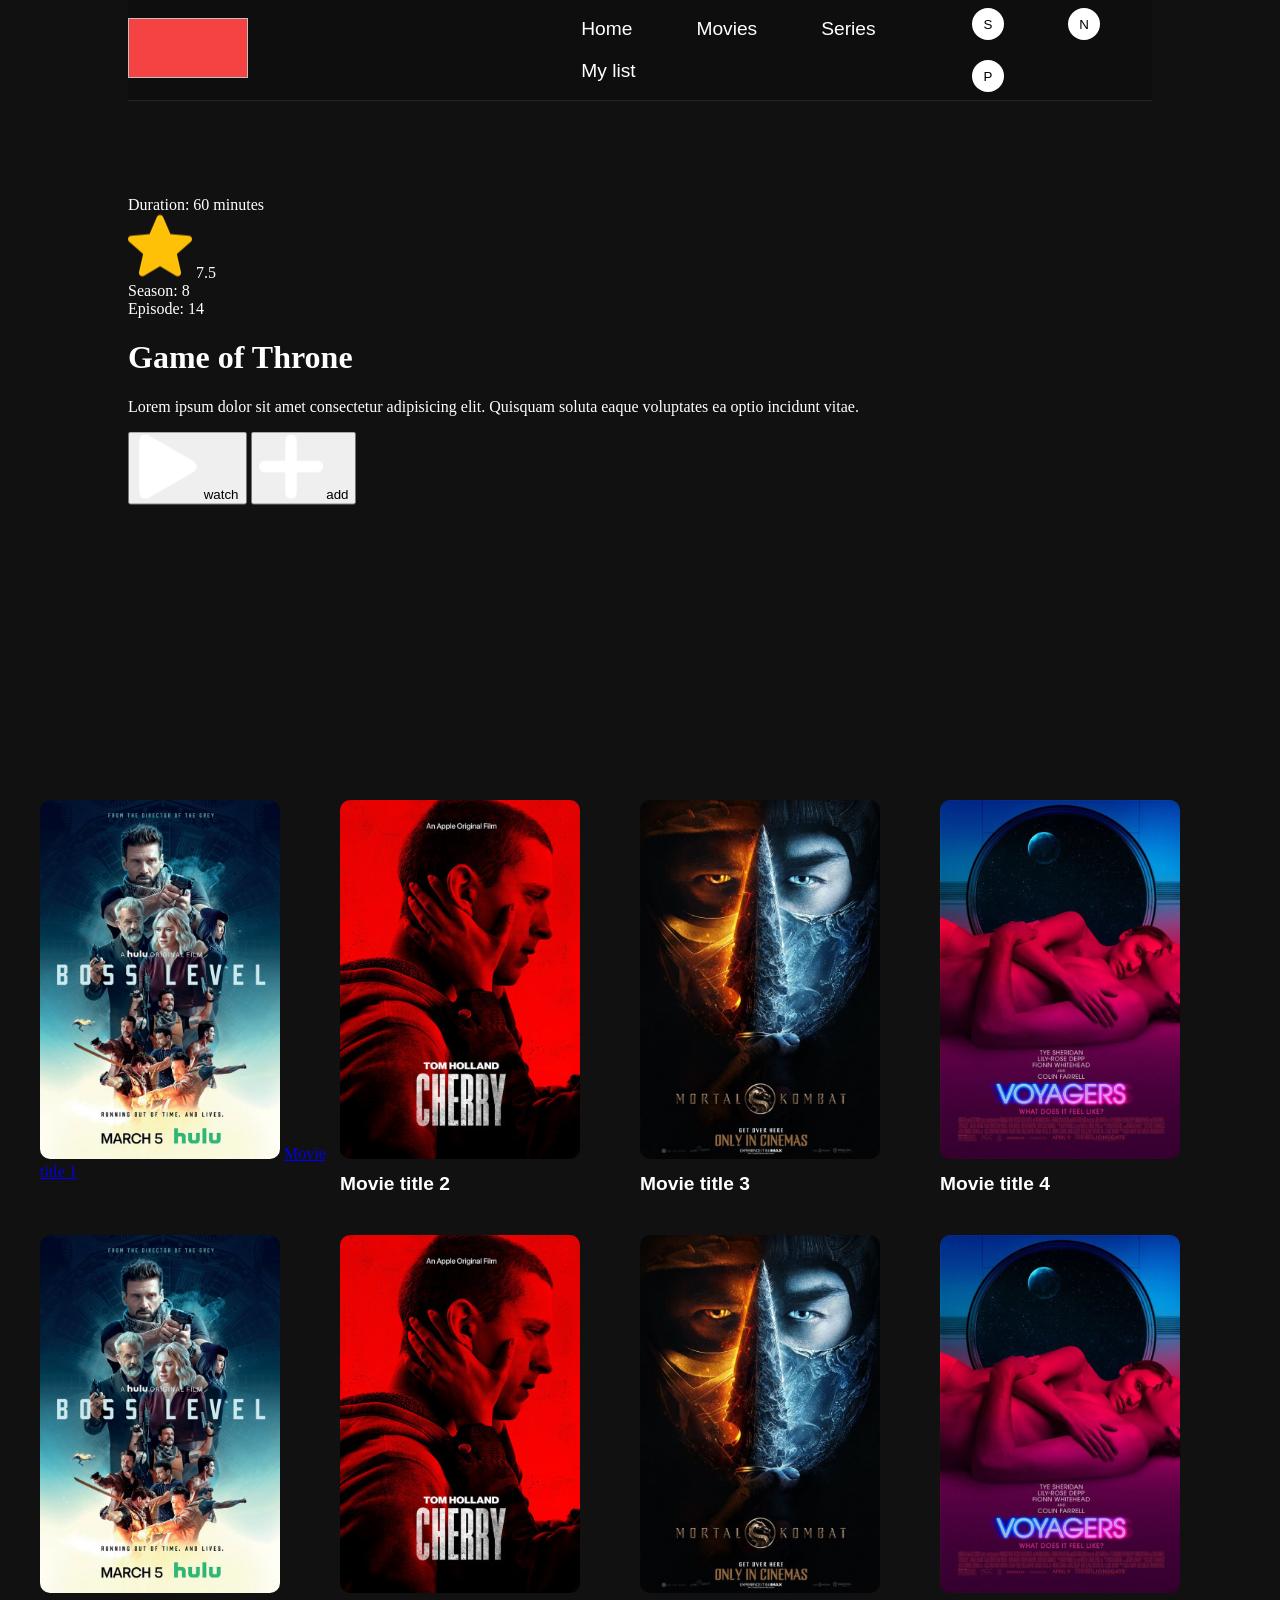
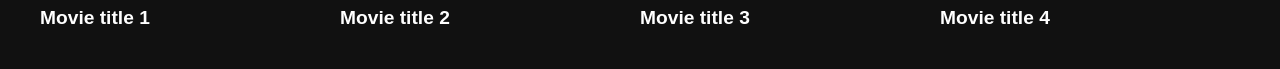
==== index.html @ 9412b2df "Initial commit" ====
<!DOCTYPE html>
<html lang="en">
    <head>
        <meta charset="UTF-8" />
        <meta http-equiv="X-UA-Compatible" content="IE=edge" />
        <meta name="viewport" content="width=device-width, initial-scale=1.0" />
        <title>Home | Jetflix</title>
        <link rel="stylesheet" href="css/styles.css" />
    </head>
    <body>
        <header>
            <div class="header-bg"></div>
            <div class="header-gradient"></div>
            <div class="header-container">
                <div class="logo">
                    <img />
                </div>
                <nav class="top-nav">
                    <a href="#">Home</a>
                    <a href="#">Movies</a>
                    <a href="#">Series</a>
                    <a href="#">My list</a>
                </nav>
                <div class="controls">
                    <button>S</button>
                    <button>N</button>
                    <button>P</button>
                </div>
            </div>
            <div class="hero">
                <div class="hero-description">
                    <span>Duration: 60 minutes</span>
                    <div class="hero-info">
                        <div class="hero-rating">
                            <img src="assets/icons/star.png" alt="rating" />
                            <span>7.5</span>
                        </div>
                        <div class="hero-details">
                            <span>Season:</span>
                            <span class="value">8</span>
                        </div>
                        <div class="hero-details">
                            <span>Episode:</span>
                            <span class="value">14</span>
                        </div>
                    </div>
                    <h1>Game of Throne</h1>
                    <p>
                        Lorem ipsum dolor sit amet consectetur adipisicing elit.
                        Quisquam soluta eaque voluptates ea optio incidunt
                        vitae.
                    </p>
                    <div class="hero-controls">
                        <button class="btn watch-btn">
                            <img src="./assets/icons/play.png" alt="play" />
                            <span>watch</span>
                        </button>

                        <button class="btn add-btn">
                            <img src="./assets/icons/add.png" alt="play" />
                            <span>add</span>
                        </button>
                    </div>
                </div>
            </div>
        </header>

        <section class="movies-section">
            <div class="movie">
                <img src="./assets/posters/poster-1.jpg" alt="Poster 1" />
                <a href="movie.html">Movie title 1</a>
            </div>
            <div class="movie">
                <img src="./assets/posters/poster-2.jpg" alt="Poster 2" />
                <h3>Movie title 2</h3>
            </div>
            <div class="movie">
                <img src="./assets/posters/poster-3.jpg" alt="Poster 3" />
                <h3>Movie title 3</h3>
            </div>
            <div class="movie">
                <img src="./assets/posters/poster-4.jpg" alt="Poster 4" />
                <h3>Movie title 4</h3>
            </div>
            <div class="movie">
                <img src="./assets/posters/poster-1.jpg" alt="Poster 1" />
                <h3>Movie title 1</h3>
            </div>
            <div class="movie">
                <img src="./assets/posters/poster-2.jpg" alt="Poster 2" />
                <h3>Movie title 2</h3>
            </div>
            <div class="movie">
                <img src="./assets/posters/poster-3.jpg" alt="Poster 3" />
                <h3>Movie title 3</h3>
            </div>
            <div class="movie">
                <img src="./assets/posters/poster-4.jpg" alt="Poster 4" />
                <h3>Movie title 4</h3>
            </div>
        </section>
    </body>
</html>
---- css/styles.css ----
body {
  background-color: #111111;
  margin: 0;
}

header {
  height: 700px;
  position: relative;
}

header .header-bg,
header .header-gradient {
  position: absolute;
  width: 100%;
  height: 100%;
}

header .header-bg {
  background-image: url(https://wallpapercave.com/wp/wp4275031.jpg);
  background-repeat: no-repeat;
  background-size: cover;
  opacity: 0.6;
}

header .header-gradient {
  background-image: -webkit-gradient(linear, left bottom, left top, from(#111111), to(rgba(17, 17, 17, 0)));
  background-image: linear-gradient(0deg, #111111, rgba(17, 17, 17, 0));
}

.header-container {
  position: absolute;
  -webkit-transform: translateX(-50%);
          transform: translateX(-50%);
  top: 0;
  left: 50%;
  width: 80%;
  height: 100px;
  display: -webkit-box;
  display: -ms-flexbox;
  display: flex;
  -webkit-box-pack: justify;
      -ms-flex-pack: justify;
          justify-content: space-between;
  -webkit-box-align: center;
      -ms-flex-align: center;
          align-items: center;
  border-bottom: 1px solid rgba(255, 255, 255, 0.1);
  background-color: rgba(0, 0, 0, 0.2);
}

.logo {
  -ms-flex-preferred-size: 50%;
      flex-basis: 50%;
}

.logo img {
  width: 120px;
  height: 60px;
  background-color: #f54343;
}

.top-nav a {
  color: white;
  font-family: Arial, Helvetica, sans-serif;
  font-size: 1.2rem;
  display: inline-block;
  text-decoration: none;
  padding: 10px 30px;
  -webkit-transition: all 1s ease;
  transition: all 1s ease;
  -webkit-transform: scale(1);
          transform: scale(1);
}

.top-nav a:hover {
  background-color: rgba(255, 0, 0, 0.3);
  -webkit-transform: scale(1.1);
          transform: scale(1.1);
}

.controls button {
  width: 32px;
  height: 32px;
  border: none;
  background-color: white;
  border-radius: 50%;
  margin: 10px 30px;
}

.controls button:last-child {
  margin-right: 0;
}

.hero {
  position: absolute;
  top: 50%;
  -webkit-transform: translate(-50%, -50%);
          transform: translate(-50%, -50%);
  left: 50%;
  color: white;
  width: 80%;
}

@media screen and (max-width: 768px) {
  .top-nav {
    display: none;
  }
  .controls {
    display: none;
  }
  .logo img {
    background-color: cyan;
  }
}

.movies-section {
  display: -webkit-box;
  display: -ms-flexbox;
  display: flex;
  -ms-flex-wrap: wrap;
      flex-wrap: wrap;
  -webkit-box-pack: justify;
      -ms-flex-pack: justify;
          justify-content: space-between;
  width: 1200px;
  margin: 100px auto 0;
}

.movies-section .movie {
  width: 25%;
  -webkit-transition: all 200ms ease;
  transition: all 200ms ease;
}

.movies-section .movie img {
  width: 80%;
  border-radius: 10px;
}

.movies-section .movie h3 {
  color: white;
  margin: 0 0 30px 0;
  padding: 10px 0;
  font-family: Arial, Helvetica, sans-serif;
  font-size: 1.2rem;
}

.movies-section .movie:hover {
  -webkit-transform: scale(1.2);
          transform: scale(1.2);
  cursor: pointer;
}

.movie-details {
  width: 1200px;
  margin: 100px auto 0;
  height: 500px;
  display: -ms-grid;
  display: grid;
  -ms-grid-columns: 20% 30% 50%;
      grid-template-columns: 20% 30% 50%;
  -ms-grid-rows: 10% 45% 45%;
      grid-template-rows: 10% 45% 45%;
  color: white;
}

.movie-details .episodes {
  -ms-grid-column: 1;
      grid-column-start: 1;
  grid-column-end: 2;
  -ms-grid-row: 1;
      grid-row-start: 1;
  grid-row-end: 4;
  background-color: aqua;
}

.movie-details .global-title {
  -ms-grid-column: 2;
      grid-column-start: 2;
  grid-column-end: 4;
  -ms-grid-row: 1;
      grid-row-start: 1;
  grid-row-end: 2;
  background-color: pink;
  font-size: 1.6rem;
}
/*# sourceMappingURL=styles.css.map */
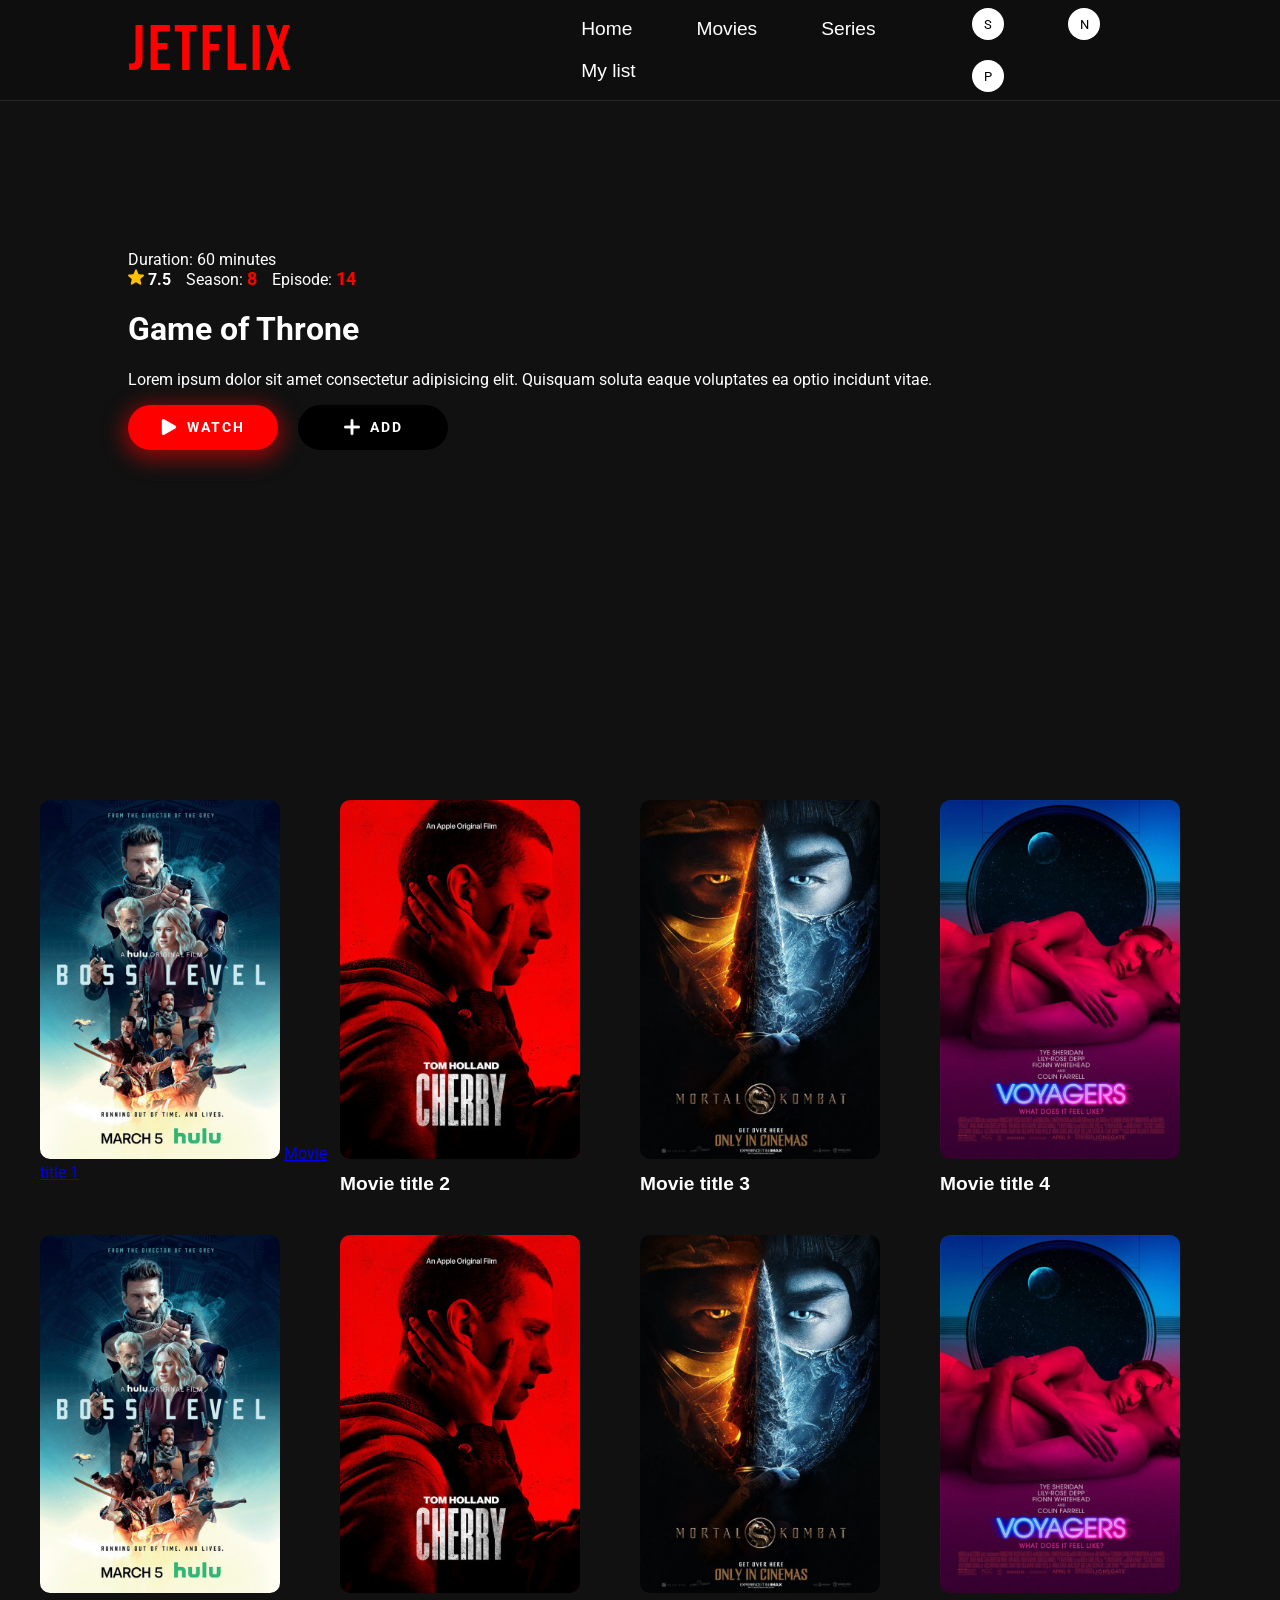
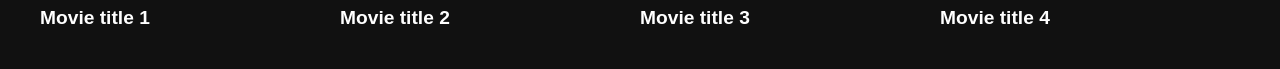
==== commit 2d7d684e: "Update styles" ====
--- a/index.html
+++ b/index.html
@@ -9,22 +9,30 @@
     </head>
     <body>
         <header>
-            <div class="header-bg"></div>
+            <div class="header-bg">
+                <!-- <video autoplay muted class="header-video">
+                    <source
+                        src="https://vladysd.com/wp-content/uploads/2021/05/got.mp4"
+                    />
+                </video> -->
+            </div>
             <div class="header-gradient"></div>
             <div class="header-container">
-                <div class="logo">
-                    <img />
-                </div>
-                <nav class="top-nav">
-                    <a href="#">Home</a>
-                    <a href="#">Movies</a>
-                    <a href="#">Series</a>
-                    <a href="#">My list</a>
-                </nav>
-                <div class="controls">
-                    <button>S</button>
-                    <button>N</button>
-                    <button>P</button>
+                <div class="content">
+                    <div class="logo">
+                        <a href="/">JETFLIX</a>
+                    </div>
+                    <nav class="top-nav">
+                        <a href="#">Home</a>
+                        <a href="#">Movies</a>
+                        <a href="#">Series</a>
+                        <a href="#">My list</a>
+                    </nav>
+                    <div class="controls">
+                        <button>S</button>
+                        <button>N</button>
+                        <button>P</button>
+                    </div>
                 </div>
             </div>
             <div class="hero">
@@ -99,5 +107,7 @@
                 <h3>Movie title 4</h3>
             </div>
         </section>
+
+        <script src="js/script.js"></script>
     </body>
 </html>
--- a/css/styles.css
+++ b/css/styles.css
@@ -1,3 +1,8 @@
+@import url("https://fonts.googleapis.com/css2?family=Bebas+Neue&family=Roboto:wght@400;500;700&display=swap");
+* {
+  font-family: 'Roboto', sans-serif;
+}
+
 body {
   background-color: #111111;
   margin: 0;
@@ -20,6 +25,7 @@
   background-repeat: no-repeat;
   background-size: cover;
   opacity: 0.6;
+  overflow: hidden;
 }
 
 header .header-gradient {
@@ -33,8 +39,15 @@
           transform: translateX(-50%);
   top: 0;
   left: 50%;
+  width: 100%;
+  height: 100px;
+  border-bottom: 1px solid rgba(255, 255, 255, 0.1);
+  background-color: rgba(0, 0, 0, 0.2);
+}
+
+.header-container .content {
   width: 80%;
-  height: 100px;
+  height: 100%;
   display: -webkit-box;
   display: -ms-flexbox;
   display: flex;
@@ -44,8 +57,7 @@
   -webkit-box-align: center;
       -ms-flex-align: center;
           align-items: center;
-  border-bottom: 1px solid rgba(255, 255, 255, 0.1);
-  background-color: rgba(0, 0, 0, 0.2);
+  margin: 0 auto;
 }
 
 .logo {
@@ -53,10 +65,14 @@
       flex-basis: 50%;
 }
 
-.logo img {
+.logo a {
   width: 120px;
   height: 60px;
-  background-color: #f54343;
+  font-family: 'Bebas Neue', cursive;
+  font-size: 4rem;
+  color: red;
+  text-decoration: none;
+  letter-spacing: 3px;
 }
 
 .top-nav a {
@@ -89,16 +105,6 @@
 
 .controls button:last-child {
   margin-right: 0;
-}
-
-.hero {
-  position: absolute;
-  top: 50%;
-  -webkit-transform: translate(-50%, -50%);
-          transform: translate(-50%, -50%);
-  left: 50%;
-  color: white;
-  width: 80%;
 }
 
 @media screen and (max-width: 768px) {
@@ -113,6 +119,87 @@
   }
 }
 
+.header-video {
+  width: 100%;
+}
+
+.hero {
+  position: absolute;
+  top: 50%;
+  -webkit-transform: translate(-50%, -50%);
+          transform: translate(-50%, -50%);
+  left: 50%;
+  color: white;
+  width: 80%;
+}
+
+.hero-info {
+  display: -webkit-box;
+  display: -ms-flexbox;
+  display: flex;
+}
+
+.hero-info div {
+  margin-right: 15px;
+}
+
+.hero-info .hero-rating img {
+  width: 16px;
+}
+
+.hero-info .hero-rating span {
+  font-weight: bold;
+}
+
+.hero-info .hero-details .value {
+  color: red;
+  font-weight: bold;
+  font-size: 1.1rem;
+}
+
+.hero-controls {
+  display: -webkit-box;
+  display: -ms-flexbox;
+  display: flex;
+}
+
+.hero-controls .btn {
+  background-color: black;
+  border: none;
+  border-radius: 30px;
+  width: 150px;
+  height: 45px;
+  display: -webkit-box;
+  display: -ms-flexbox;
+  display: flex;
+  -webkit-box-align: center;
+      -ms-flex-align: center;
+          align-items: center;
+  -webkit-box-pack: center;
+      -ms-flex-pack: center;
+          justify-content: center;
+  margin-right: 20px;
+}
+
+.hero-controls .btn img {
+  width: 16px;
+  margin-right: 10px;
+}
+
+.hero-controls .btn span {
+  color: white;
+  text-transform: uppercase;
+  font-weight: bold;
+  font-size: 0.9rem;
+  letter-spacing: 2px;
+}
+
+.hero-controls .btn.watch-btn {
+  background-color: red;
+  -webkit-box-shadow: 0 5px 20px 5px rgba(255, 0, 0, 0.5);
+          box-shadow: 0 5px 20px 5px rgba(255, 0, 0, 0.5);
+}
+
 .movies-section {
   display: -webkit-box;
   display: -ms-flexbox;
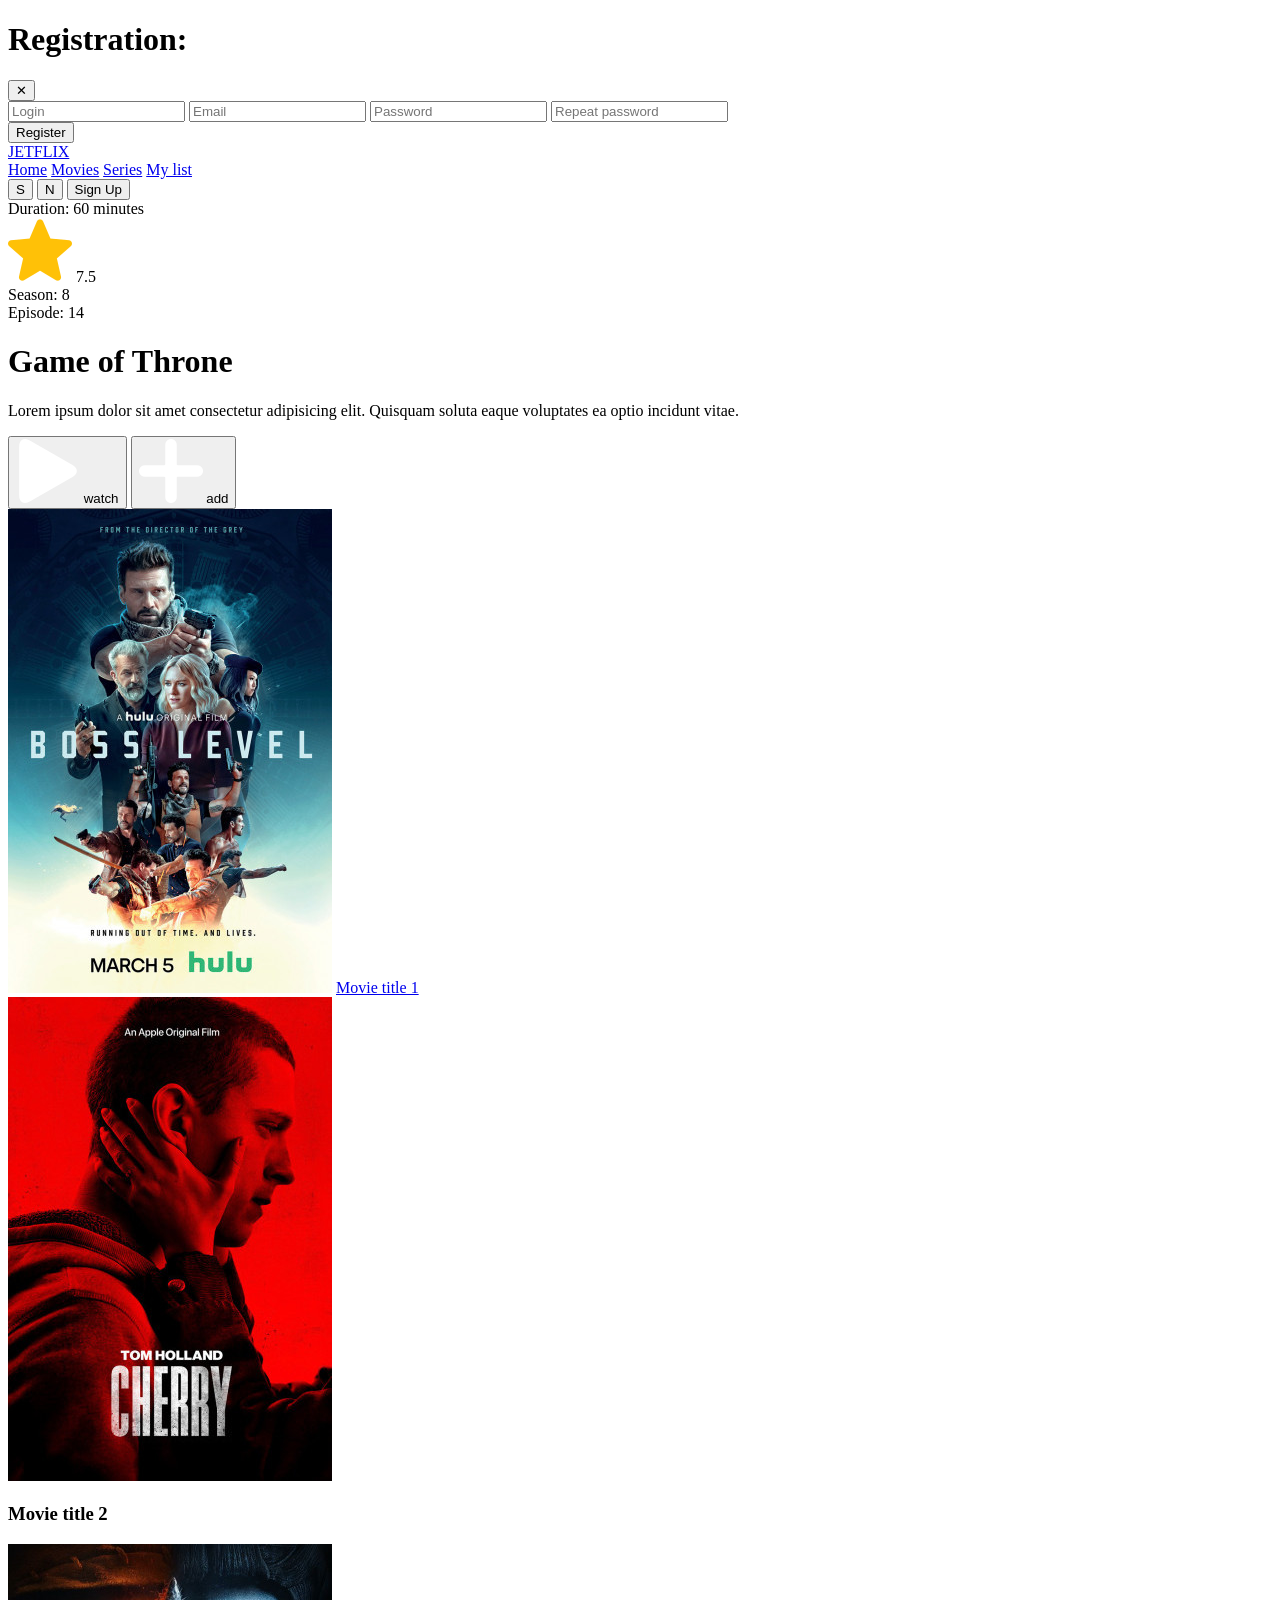
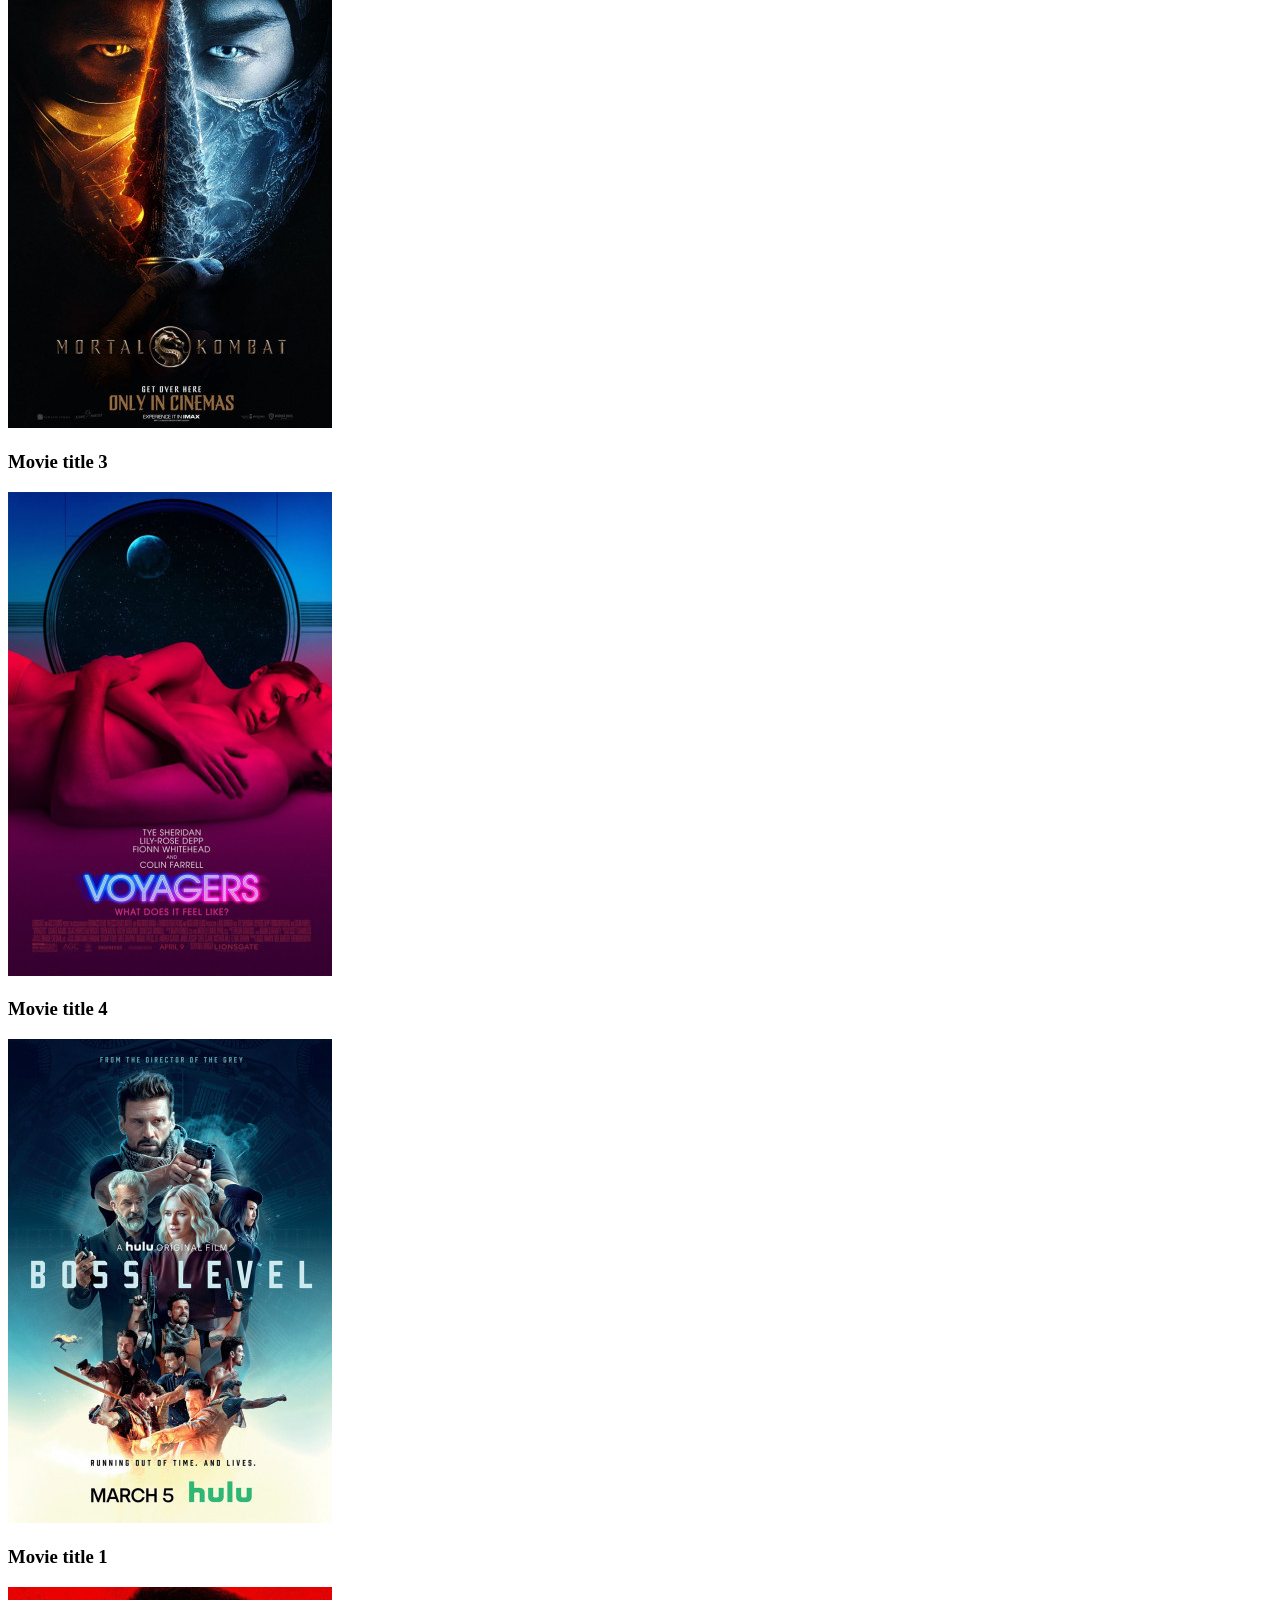
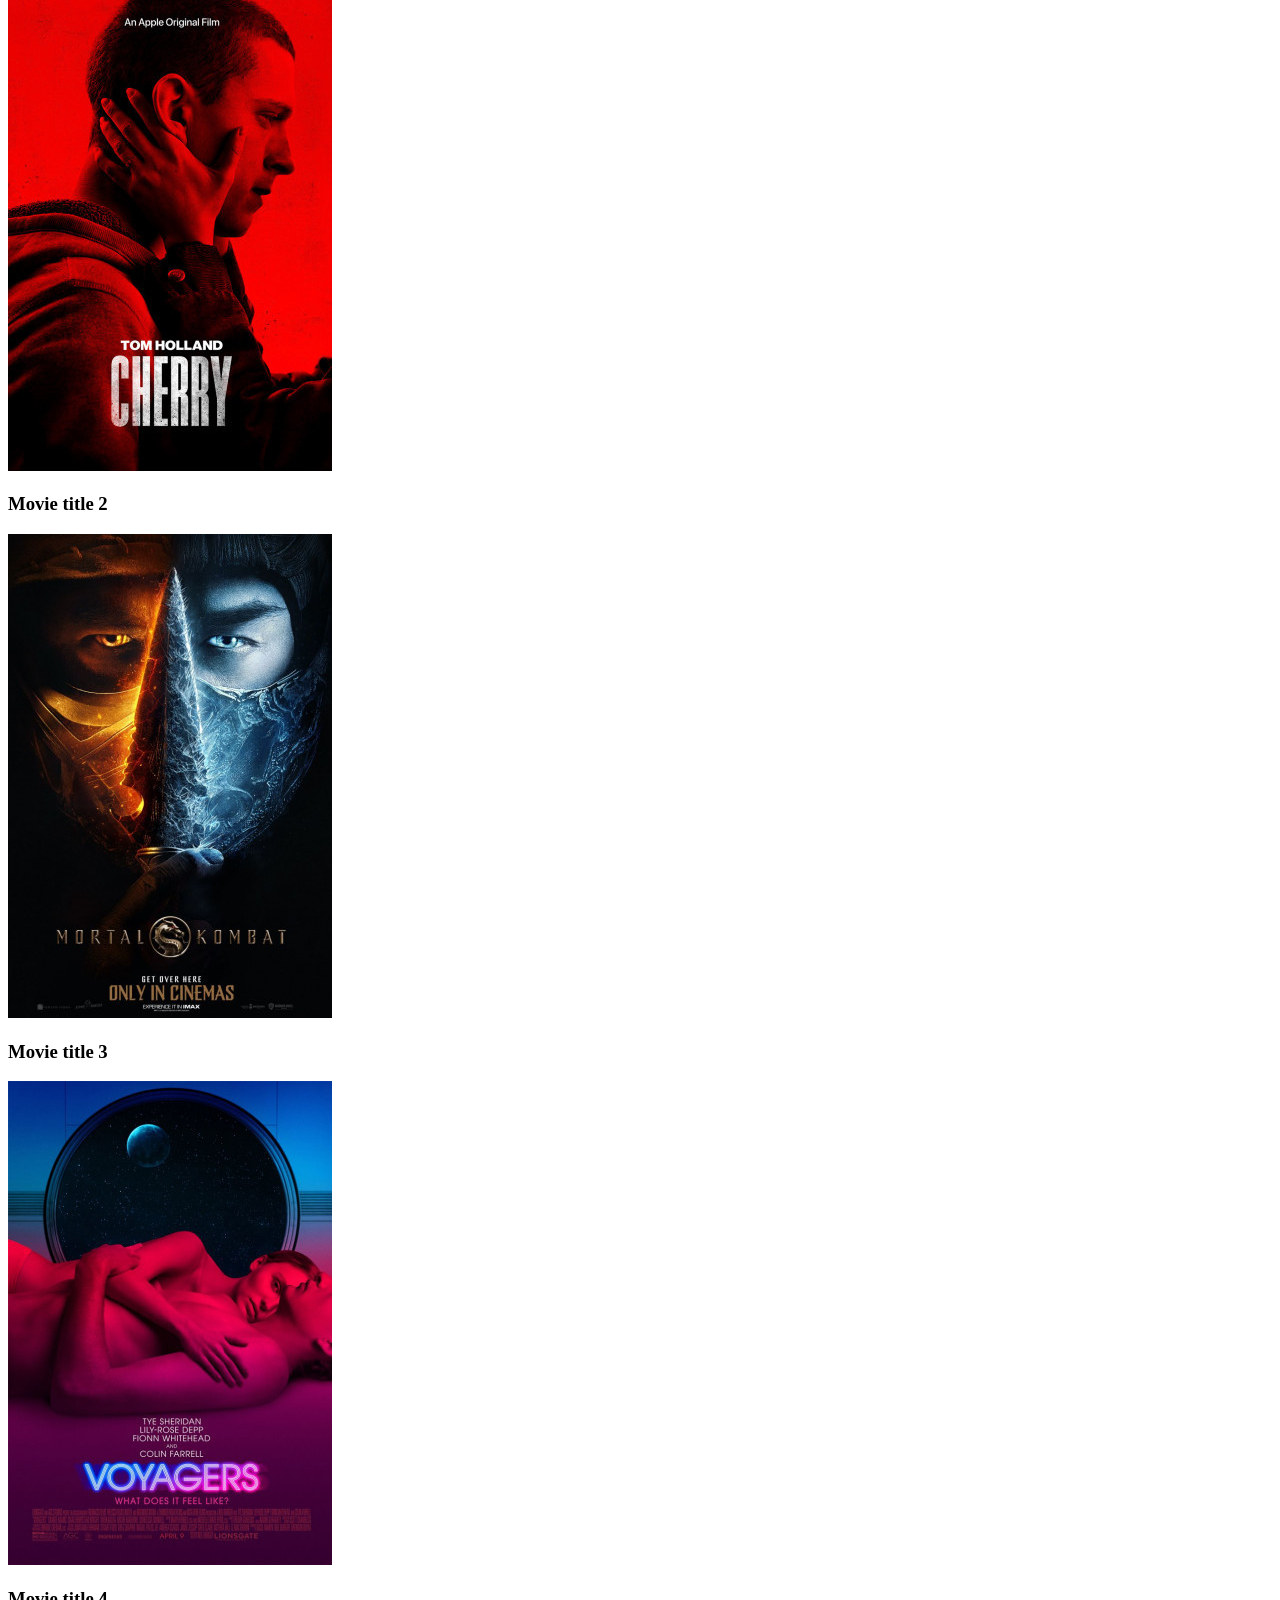
==== commit 4ce0f43f: "Update styles and add modal window open/close" ====
--- a/index.html
+++ b/index.html
@@ -8,6 +8,23 @@
         <link rel="stylesheet" href="css/styles.css" />
     </head>
     <body>
+        <div id="register-modal" class="modal-container">
+            <div class="modal">
+                <div class="modal-header">
+                    <h1>Registration:</h1>
+                    <button id="close-modal">&#x2715</button>
+                </div>
+                <div class="modal-body">
+                    <input type="text" placeholder="Login" />
+                    <input type="email" placeholder="Email" />
+                    <input type="password" placeholder="Password" />
+                    <input type="password" placeholder="Repeat password" />
+                </div>
+                <div class="modal-footer">
+                    <button class="primary-button">Register</button>
+                </div>
+            </div>
+        </div>
         <header>
             <div class="header-bg">
                 <!-- <video autoplay muted class="header-video">
@@ -31,7 +48,7 @@
                     <div class="controls">
                         <button>S</button>
                         <button>N</button>
-                        <button>P</button>
+                        <button id="sign-up" class="primary-button">Sign Up</button>
                     </div>
                 </div>
             </div>
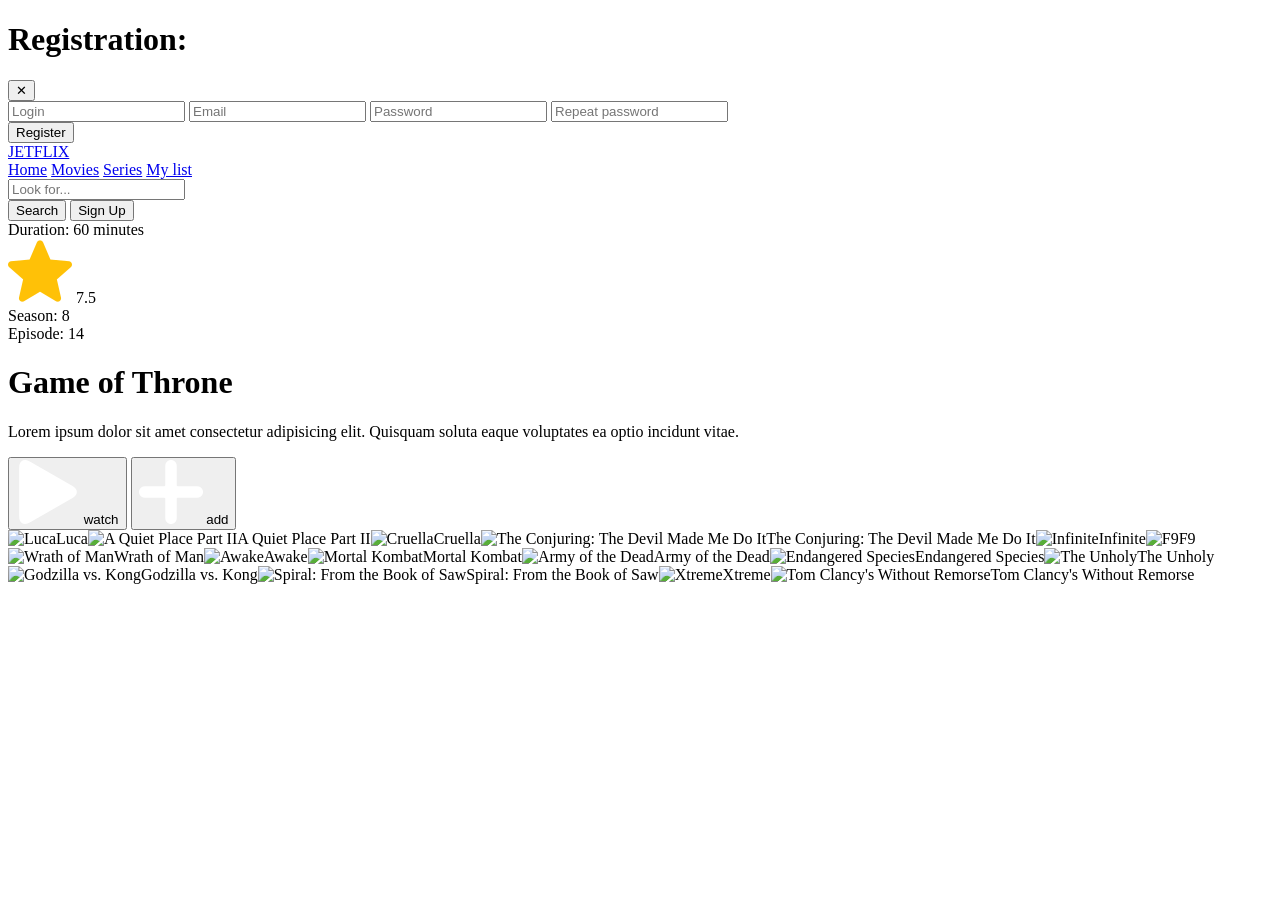
==== commit fd3e0902: "ls" ====
--- a/index.html
+++ b/index.html
@@ -45,9 +45,9 @@
                         <a href="#">Series</a>
                         <a href="#">My list</a>
                     </nav>
+                    <input type="text" class="search" placeholder="Look for..." />
                     <div class="controls">
-                        <button>S</button>
-                        <button>N</button>
+                        <button id="search" class="button">Search</button>
                         <button id="sign-up" class="primary-button">Sign Up</button>
                     </div>
                 </div>
@@ -91,40 +91,9 @@
         </header>
 
         <section class="movies-section">
-            <div class="movie">
-                <img src="./assets/posters/poster-1.jpg" alt="Poster 1" />
-                <a href="movie.html">Movie title 1</a>
-            </div>
-            <div class="movie">
-                <img src="./assets/posters/poster-2.jpg" alt="Poster 2" />
-                <h3>Movie title 2</h3>
-            </div>
-            <div class="movie">
-                <img src="./assets/posters/poster-3.jpg" alt="Poster 3" />
-                <h3>Movie title 3</h3>
-            </div>
-            <div class="movie">
-                <img src="./assets/posters/poster-4.jpg" alt="Poster 4" />
-                <h3>Movie title 4</h3>
-            </div>
-            <div class="movie">
-                <img src="./assets/posters/poster-1.jpg" alt="Poster 1" />
-                <h3>Movie title 1</h3>
-            </div>
-            <div class="movie">
-                <img src="./assets/posters/poster-2.jpg" alt="Poster 2" />
-                <h3>Movie title 2</h3>
-            </div>
-            <div class="movie">
-                <img src="./assets/posters/poster-3.jpg" alt="Poster 3" />
-                <h3>Movie title 3</h3>
-            </div>
-            <div class="movie">
-                <img src="./assets/posters/poster-4.jpg" alt="Poster 4" />
-                <h3>Movie title 4</h3>
-            </div>
         </section>
 
+        <script src="js/mocked-movies.js"></script>
         <script src="js/script.js"></script>
     </body>
 </html>
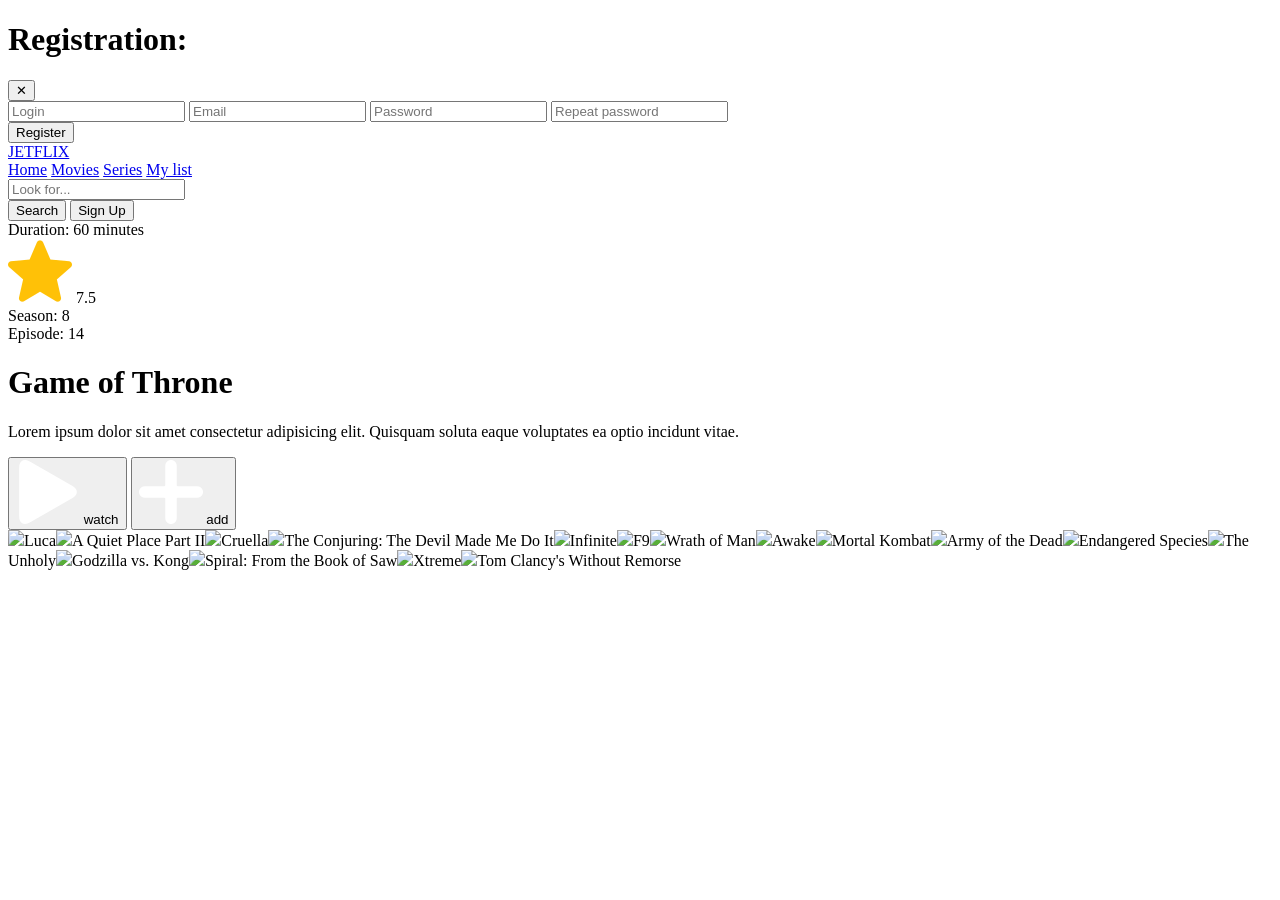
==== commit 7de6f744: "Add movies rendering to JS level and update some styles" ====
--- a/index.html
+++ b/index.html
@@ -91,9 +91,15 @@
         </header>
 
         <section class="movies-section">
+            <!-- 
+                <div class="movie">
+                    <img src="./assets/posters/poster-1.jpg" alt="Poster 1" />
+                    <a href="movie.html">Movie title 1</a>
+                </div> 
+            -->
         </section>
 
         <script src="js/mocked-movies.js"></script>
         <script src="js/script.js"></script>
     </body>
-</html>
+</html>
